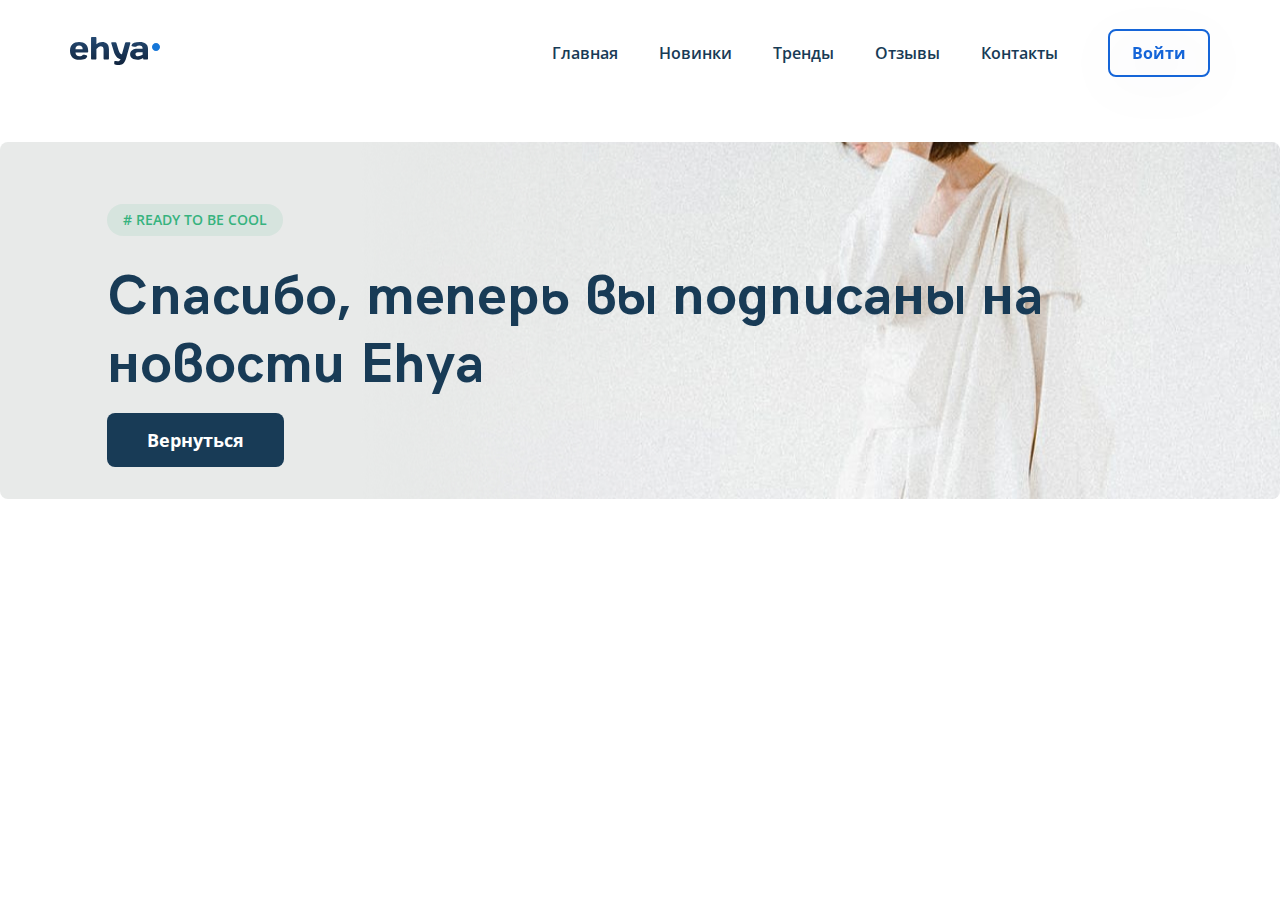
==== subscribe-thankyou.html @ 7da63833 "create:  validation and send script" ====
<!DOCTYPE html>
<html lang="ru">

<head>
  <meta charset="UTF-8">
  <meta name="viewport" content="width=device-width, initial-scale=1.0">
  <title>Ehye - интернет магазин модной одежды</title>
  <link rel="shortcut icon" href="img/favicon.ico" type="image/x-icon">
  <link rel="preconnect" href="https://fonts.gstatic.com">
  <link href="https://fonts.googleapis.com/css2?family=Open+Sans:wght@400;600;700&display=swap" rel="stylesheet">
  <link rel="stylesheet" href="css/swiper-bundle.min.css">
  <link rel="stylesheet" href="css/style.css">
</head>

<body>
  <header class="header">
    <div class="container">
      <div class="navbar navbar__mobile_fixed">
        <a href="index.html" class="logo">
          <img src="img/logo.svg" alt="Logo: Ehye" class="logo__img">
        </a>
        <div class="navbar-wrapper" id="menu">
          <ul class="navbar-menu">
            <li class="navbar-menu__item">
              <a href="index.html" class="navbar-menu__link">Главная</a>
            </li>
            <li class="navbar-menu__item">
              <a href="index.html" class="navbar-menu__link">Новинки</a>
            </li>
            <li class="navbar-menu__item">
              <a href="index.html" class="navbar-menu__link">Тренды</a>
            </li>
            <li class="navbar-menu__item">
              <a href="index.html" class="navbar-menu__link">Отзывы</a>
            </li>
            <li class="navbar-menu__item">
              <a href="index.html" class="navbar-menu__link">Контакты</a>
            </li>
          </ul>
          <button class="navbar__button">Войти</button>
        </div>
        <button class="menu-button navbar__menu-button">
          <span class="menu-button__line"></span>
          <span class="menu-button__line"></span>
          <span class="menu-button__line"></span>
        </button>
      </div>
    </div>
  </header>

  <section class="hero">
    <div class="container">
      <div class="hero-wrapper">
        <span class="label hero__label"># READY TO BE COOL</span>
        <h1 class="hero__title" lang="en">Спасибо, теперь вы подписаны на новости Ehya</h1>
        <a href="index.html" class="hero__backlink">Вернуться</a>
      </div>
    </div>
  </section>


  
  <script src="js/jquery-3.5.1.min.js"></script>
  <script src="js/jquery.validate.min.js"></script>
  <script src="js/swiper-bundle.min.js"></script>
  <script src="js/main.js"></script>
</body>

</html>
---- css/style.css ----
@charset "UTF-8";
@font-face {
  font-family: 'HKGrotesk-Medium';
  src: url("../fonts/HKGrotesk-Medium.woff2") format("woff2"), url("../fonts/HKGrotesk-Medium.woff") format("woff");
  font-weight: 500;
  font-style: normal;
  font-display: swap;
}

@font-face {
  font-family: 'HKGrotesk-Bold';
  src: url("../fonts/HKGrotesk-Bold.woff2") format("woff2"), url("../fonts/HKGrotesk-Bold.woff") format("woff");
  font-weight: 700;
  font-style: normal;
  font-display: swap;
}

* {
  box-sizing: border-box;
  outline: none;
}

body {
  font-family: 'Open Sans', sans-serif;
  background-color: #FFFFFF;
  color: #183B56;
}

img {
  object-fit: cover;
}

.container {
  max-width: 1280px;
  margin: auto;
}

.title {
  margin: 0;
  font-family: 'HKGrotesk-Bold';
  font-style: normal;
  font-weight: bold;
  font-size: 48px;
  line-height: 60px;
  letter-spacing: 0.2px;
}

.label {
  display: inline-block;
  padding: 6px 16px;
  background: rgba(54, 179, 126, 0.1);
  border-radius: 2000px;
  font-style: normal;
  font-weight: 600;
  font-size: 14px;
  line-height: 20px;
  color: #36B37E;
  text-transform: uppercase;
}

/*! normalize.css v8.0.1 | MIT License | github.com/necolas/normalize.css */
/* Document
   ========================================================================== */
/**
 * 1. Correct the line height in all browsers.
 * 2. Prevent adjustments of font size after orientation changes in iOS.
 */
html {
  line-height: 1.15;
  /* 1 */
  -webkit-text-size-adjust: 100%;
  /* 2 */
}

/* Sections
   ========================================================================== */
/**
 * Remove the margin in all browsers.
 */
body {
  margin: 0;
}

/**
 * Render the `main` element consistently in IE.
 */
main {
  display: block;
}

/**
 * Correct the font size and margin on `h1` elements within `section` and
 * `article` contexts in Chrome, Firefox, and Safari.
 */
h1 {
  font-size: 2em;
  margin: 0.67em 0;
}

/* Grouping content
   ========================================================================== */
/**
 * 1. Add the correct box sizing in Firefox.
 * 2. Show the overflow in Edge and IE.
 */
hr {
  box-sizing: content-box;
  /* 1 */
  height: 0;
  /* 1 */
  overflow: visible;
  /* 2 */
}

/**
 * 1. Correct the inheritance and scaling of font size in all browsers.
 * 2. Correct the odd `em` font sizing in all browsers.
 */
pre {
  font-family: monospace, monospace;
  /* 1 */
  font-size: 1em;
  /* 2 */
}

/* Text-level semantics
   ========================================================================== */
/**
 * Remove the gray background on active links in IE 10.
 */
a {
  background-color: transparent;
}

/**
 * 1. Remove the bottom border in Chrome 57-
 * 2. Add the correct text decoration in Chrome, Edge, IE, Opera, and Safari.
 */
abbr[title] {
  border-bottom: none;
  /* 1 */
  text-decoration: underline;
  /* 2 */
  text-decoration: underline dotted;
  /* 2 */
}

/**
 * Add the correct font weight in Chrome, Edge, and Safari.
 */
b,
strong {
  font-weight: bolder;
}

/**
 * 1. Correct the inheritance and scaling of font size in all browsers.
 * 2. Correct the odd `em` font sizing in all browsers.
 */
code,
kbd,
samp {
  font-family: monospace, monospace;
  /* 1 */
  font-size: 1em;
  /* 2 */
}

/**
 * Add the correct font size in all browsers.
 */
small {
  font-size: 80%;
}

/**
 * Prevent `sub` and `sup` elements from affecting the line height in
 * all browsers.
 */
sub,
sup {
  font-size: 75%;
  line-height: 0;
  position: relative;
  vertical-align: baseline;
}

sub {
  bottom: -0.25em;
}

sup {
  top: -0.5em;
}

/* Embedded content
   ========================================================================== */
/**
 * Remove the border on images inside links in IE 10.
 */
img {
  border-style: none;
}

/* Forms
   ========================================================================== */
/**
 * 1. Change the font styles in all browsers.
 * 2. Remove the margin in Firefox and Safari.
 */
button,
input,
optgroup,
select,
textarea {
  font-family: inherit;
  /* 1 */
  font-size: 100%;
  /* 1 */
  line-height: 1.15;
  /* 1 */
  margin: 0;
  /* 2 */
}

/**
 * Show the overflow in IE.
 * 1. Show the overflow in Edge.
 */
button,
input {
  /* 1 */
  overflow: visible;
}

/**
 * Remove the inheritance of text transform in Edge, Firefox, and IE.
 * 1. Remove the inheritance of text transform in Firefox.
 */
button,
select {
  /* 1 */
  text-transform: none;
}

/**
 * Correct the inability to style clickable types in iOS and Safari.
 */
button,
[type="button"],
[type="reset"],
[type="submit"] {
  -webkit-appearance: button;
}

/**
 * Remove the inner border and padding in Firefox.
 */
button::-moz-focus-inner,
[type="button"]::-moz-focus-inner,
[type="reset"]::-moz-focus-inner,
[type="submit"]::-moz-focus-inner {
  border-style: none;
  padding: 0;
}

/**
 * Restore the focus styles unset by the previous rule.
 */
button:-moz-focusring,
[type="button"]:-moz-focusring,
[type="reset"]:-moz-focusring,
[type="submit"]:-moz-focusring {
  outline: 1px dotted ButtonText;
}

/**
 * Correct the padding in Firefox.
 */
fieldset {
  padding: 0.35em 0.75em 0.625em;
}

/**
 * 1. Correct the text wrapping in Edge and IE.
 * 2. Correct the color inheritance from `fieldset` elements in IE.
 * 3. Remove the padding so developers are not caught out when they zero out
 *    `fieldset` elements in all browsers.
 */
legend {
  box-sizing: border-box;
  /* 1 */
  color: inherit;
  /* 2 */
  display: table;
  /* 1 */
  max-width: 100%;
  /* 1 */
  padding: 0;
  /* 3 */
  white-space: normal;
  /* 1 */
}

/**
 * Add the correct vertical alignment in Chrome, Firefox, and Opera.
 */
progress {
  vertical-align: baseline;
}

/**
 * Remove the default vertical scrollbar in IE 10+.
 */
textarea {
  overflow: auto;
}

/**
 * 1. Add the correct box sizing in IE 10.
 * 2. Remove the padding in IE 10.
 */
[type="checkbox"],
[type="radio"] {
  box-sizing: border-box;
  /* 1 */
  padding: 0;
  /* 2 */
}

/**
 * Correct the cursor style of increment and decrement buttons in Chrome.
 */
[type="number"]::-webkit-inner-spin-button,
[type="number"]::-webkit-outer-spin-button {
  height: auto;
}

/**
 * 1. Correct the odd appearance in Chrome and Safari.
 * 2. Correct the outline style in Safari.
 */
[type="search"] {
  -webkit-appearance: textfield;
  /* 1 */
  outline-offset: -2px;
  /* 2 */
}

/**
 * Remove the inner padding in Chrome and Safari on macOS.
 */
[type="search"]::-webkit-search-decoration {
  -webkit-appearance: none;
}

/**
 * 1. Correct the inability to style clickable types in iOS and Safari.
 * 2. Change font properties to `inherit` in Safari.
 */
::-webkit-file-upload-button {
  -webkit-appearance: button;
  /* 1 */
  font: inherit;
  /* 2 */
}

/* Interactive
   ========================================================================== */
/*
 * Add the correct display in Edge, IE 10+, and Firefox.
 */
details {
  display: block;
}

/*
 * Add the correct display in all browsers.
 */
summary {
  display: list-item;
}

/* Misc
   ========================================================================== */
/**
 * Add the correct display in IE 10+.
 */
template {
  display: none;
}

/**
 * Add the correct display in IE 10.
 */
[hidden] {
  display: none;
}

.navbar {
  display: flex;
  justify-content: space-between;
  align-items: center;
  padding: 26px 70px;
}

.navbar-wrapper {
  display: flex;
  align-items: center;
}

.navbar-menu {
  display: flex;
  justify-content: space-between;
  align-items: center;
  width: 506px;
  padding: 0;
  list-style-type: none;
}

.navbar-menu__link {
  text-decoration: none;
  font-style: normal;
  font-weight: 600;
  font-size: 16px;
  line-height: 22px;
  color: #183B56;
}

.navbar-menu__link:hover {
  color: #1565D8;
}

.navbar__button {
  padding: 11px 22px;
  margin-left: 50px;
  border: 2px solid #1565D8;
  filter: drop-shadow(0px 10px 25px rgba(21, 37, 72, 0.1));
  border-radius: 8px;
  background: transparent;
  font-style: normal;
  font-weight: bold;
  font-size: 16px;
  line-height: 22px;
  color: #1565D8;
  cursor: pointer;
}

.menu {
  /* анимация верхней полоски */
}

.menu-button {
  display: none;
}

.first {
  transform: translate(4px, 0) rotate(45deg);
  transform-origin: left top;
}

/* анимация средней полоски */
.middle {
  display: none;
}

/* анимация нижней полоски */
.last {
  transform: translate(-2px, -17px) rotate(-45deg);
  transform-origin: right bottom;
}

.hero {
  padding-top: 36px;
  padding-bottom: 57px;
}

.hero-wrapper {
  padding: 62px 0 46px 107px;
  background: url(../img/hero-bg.jpg) no-repeat;
  background-position: center center;
  background-size: cover;
  border-radius: 8px;
  overflow: hidden;
}

.hero__label {
  margin-bottom: 28px;
}

.hero__title {
  margin: 0;
  margin-bottom: 28px;
  font-family: 'HKGrotesk-Bold';
  font-style: normal;
  font-weight: bold;
  font-size: 56px;
  line-height: 68px;
  letter-spacing: 0.2px;
}

.hero__description {
  margin: 0;
  margin-bottom: 52.5px;
  max-width: 652px;
  font-style: normal;
  font-weight: normal;
  font-size: 20px;
  line-height: 36px;
}

.hero__button {
  padding: 15px 40px;
  margin-bottom: 48.5px;
  border: none;
  border-radius: 8px;
  background-color: #183B56;
  font-style: normal;
  font-weight: bold;
  font-size: 18px;
  line-height: 25px;
  color: #fff;
}

.hero__items {
  display: flex;
  align-items: center;
  flex-wrap: wrap;
}

.hero__item {
  display: flex;
  align-items: center;
  margin-right: 31px;
}

.hero__icon {
  margin-right: 8px;
  width: 36px;
  height: 36px;
}

.hero__text {
  font-family: 'HKGrotesk-Medium';
  font-style: normal;
  font-weight: 500;
  font-size: 16px;
  line-height: 20px;
  align-self: center;
}

.hero__backlink {
  padding: 15px 40px;
  margin-bottom: 48.5px;
  border: none;
  border-radius: 8px;
  background-color: #183B56;
  font-style: normal;
  font-weight: bold;
  font-size: 18px;
  line-height: 25px;
  color: #fff;
  text-decoration: none;
}

.collection {
  padding-top: 60px;
  padding-bottom: 75px;
}

.collection-wrapper {
  display: flex;
  justify-content: space-between;
  padding: 0 70px;
  margin: 0;
}

.collection__gallery {
  display: flex;
  max-width: 670px;
  max-height: 490px;
  margin: 0;
}

.collection__image {
  max-width: 320px;
  max-height: 230px;
  border-radius: 8px;
  overflow: hidden;
}

.collection__image--big {
  max-width: 320px;
  max-height: 490px;
  margin-right: 30px;
}

.collection__images {
  display: flex;
  flex-direction: column;
  justify-content: space-between;
}

.collection__text {
  margin-left: 57px;
}

.collection__title {
  margin-top: 10px;
  margin-bottom: 24px;
}

.collection__description {
  max-width: 392px;
  margin: 0;
  margin-bottom: 40px;
  font-style: normal;
  font-weight: normal;
  font-size: 20px;
  line-height: 36px;
  color: #5A7184;
}

.collection__link {
  font-style: normal;
  font-weight: bold;
  font-size: 18px;
  line-height: 25px;
  text-decoration: none;
  color: #1565D8;
  cursor: pointer;
}

.collection__icon {
  margin-left: 16px;
}

.trends {
  padding-top: 70px;
  padding-bottom: 75px;
}

.trends-wrapper {
  display: flex;
  justify-content: space-between;
  padding: 0 70px 48px 75px;
  margin: 0;
}

.trends-tabs {
  display: flex;
  justify-content: space-between;
  width: 285px;
  list-style-type: none;
  padding: 0;
}

.trends-tabs__item {
  font-style: normal;
  font-weight: normal;
  font-size: 18px;
  line-height: 25px;
  color: #5A7184;
  cursor: pointer;
}

.trends-tabs__item:first-child {
  margin-left: 0px;
}

.trends-tabs__item:hover {
  color: #183B56;
}

.trends-tabs__item--active {
  font-style: normal;
  font-weight: bold;
  font-size: 18px;
  line-height: 25px;
  color: #183B56;
}

.trends__content {
  display: none;
  padding: 0 70px 0 75px;
}

.trends__content--active {
  display: grid;
  grid-template-columns: 1fr 1fr 1fr 1fr;
  grid-template-rows: 1fr 1fr;
  grid-column-gap: 30px;
  grid-row-gap: 50px;
  grid-template-areas: "Minimalist Luxury Full Pinky" "Holiday Swaggie Red Last";
}

.trends__card {
  display: flex;
  flex-direction: column;
  margin: 0 auto;
  width: 260px;
  max-height: 441px;
}

.trends__card:nth-child(1) {
  grid-area: Minimalist;
}

.trends__card:nth-child(2) {
  grid-area: Luxury;
}

.trends__card:nth-child(3) {
  grid-area: Full;
}

.trends__card:nth-child(4) {
  grid-area: Pinky;
}

.trends__card:nth-child(5) {
  grid-area: Holiday;
}

.trends__card:nth-child(6) {
  grid-area: Swaggie;
}

.trends__card:nth-child(7) {
  grid-area: Red;
}

.trends__card:last-child {
  grid-area: Last;
  display: flex;
  flex-direction: column;
  width: 260px;
  max-height: 350px;
  border-radius: 8px;
  overflow: hidden;
  background-color: #1565D8;
  text-align: center;
}

.trends__image {
  width: 260px;
  height: 350px;
  margin-bottom: 20px;
  border-radius: 8px;
  overflow: hidden;
}

.trends__description {
  padding-left: 10px;
  margin-bottom: 3px;
  font-family: 'HKGrotesk-Bold';
  font-style: normal;
  font-weight: bold;
  font-size: 24px;
  line-height: 32px;
  letter-spacing: 0.2px;
}

.trends__description--last {
  padding-left: 0px;
  margin-bottom: 0px;
  text-align: center;
  color: #fff;
}

.trends__buy {
  display: flex;
  justify-content: space-between;
  align-items: center;
  padding: 0 10px;
}

.trends__price {
  font-style: normal;
  font-weight: normal;
  font-size: 20px;
  line-height: 36px;
  color: #5A7184;
}

.trends__icon {
  width: 23px;
  height: 32px;
  object-fit: contain;
}

.trends__plus {
  margin-top: 120px;
  margin-bottom: 21px;
  width: 28px;
  height: 37px;
  object-fit: contain;
}

.trends__link {
  text-align: center;
}

.reviews {
  padding-top: 70px;
  padding-bottom: 80px;
}

.reviews-slider {
  max-width: 800px;
  margin: 0 auto;
}

.reviews-slider__quote {
  display: block;
  margin: 0 auto;
  margin-bottom: 24px;
}

.reviews-slider__icon {
  display: block;
  margin: 0 auto;
  width: 80px;
  height: 92px;
  object-fit: contain;
}

.reviews-slider__text {
  margin: 0;
  margin-bottom: 28px;
  font-family: 'HKGrotesk-Medium';
  font-style: normal;
  font-weight: normal;
  font-size: 20px;
  line-height: 42px;
  text-align: center;
  letter-spacing: 0.133333px;
}

.reviews-slider__name {
  margin: 0;
  font-family: 'HKGrotesk-Bold';
  font-style: normal;
  font-weight: bold;
  font-size: 20px;
  line-height: 24px;
  text-align: center;
  letter-spacing: 0.2px;
}

.swiper-pagination {
  bottom: -40px !important;
  width: 47px;
  height: 5px;
  margin: 0 auto;
  text-align: center;
}

.swiper-pagination-bullet {
  width: 5px;
  height: 5px;
  margin: 0 8px !important;
  background-color: #5A7184;
}

.stories {
  padding-top: 53px;
  padding-bottom: 117px;
}

.stories__line {
  border-top: 1px solid #E5EAF4;
  max-width: 90%;
  margin: 0 auto;
}

.stories-wrapper {
  display: flex;
  justify-content: space-between;
  padding: 0 65px;
  padding-top: 120px;
}

.stories__label {
  margin-bottom: 28px;
}

.stories__title {
  max-width: 337px;
  margin-bottom: 24px;
}

.stories__description {
  max-width: 392px;
  margin-bottom: 48px;
  font-style: normal;
  font-weight: normal;
  font-size: 20px;
  line-height: 36px;
  color: #5A7184;
}

.stories-slider {
  max-width: 662px;
  margin: 0;
}

.stories-slider__items {
  display: flex;
  align-items: center;
  padding-top: 10px;
}

.stories-slider__item:first-child {
  margin-right: 28px;
}

.stories-slider__image {
  width: 312px;
  height: 317px;
  border-top-left-radius: 8px;
  border-top-right-radius: 8px;
  overflow: hidden;
}

.stories-slider__exposition {
  transform: translate(10px, -23px);
  z-index: 99;
  width: 312px;
  max-height: 178px;
  padding: 20px;
  background: #FAFDFF;
}

.stories-slider__text {
  max-width: 260px;
  margin: 0;
  margin-bottom: 18px;
  font-family: 'HKGrotesk-Medium';
  font-style: normal;
  font-weight: 500;
  font-size: 22px;
  line-height: 32px;
  letter-spacing: 0.2px;
}

.stories-slider__link {
  font-style: normal;
  font-weight: 600;
  font-size: 16px;
  line-height: 22px;
  text-decoration: none;
  color: #1565D8;
}

.stories-slider__buttons {
  display: flex;
  justify-content: space-between;
  width: 130px;
}

.stories-slider__button {
  width: 54px;
  height: 56px;
  padding: 0;
  margin: 0;
  border: none;
  background: transparent;
  cursor: pointer;
}

.stories-slider__button--prev {
  background: url(../img/arrow-prev-active.svg) no-repeat;
  background-position: center center;
  background-size: contain;
}

.stories-slider__button--prev.stories-slider__button--disabled {
  background: url(../img/arrow-prev.svg) no-repeat !important;
  background-position: center center !important;
  background-size: contain !important;
}

.stories-slider__button--next {
  background: url(../img/arrow-next-active.svg) no-repeat;
  background-position: center center;
  background-size: contain;
}

.stories-slider__button--next.stories-slider__button--disabled {
  background: url(../img/arrow-next.svg) no-repeat !important;
  background-position: center center !important;
  background-size: contain !important;
}

.subscribe {
  padding-top: 100px;
  padding-bottom: 100px;
  background: url(../img/subscribe-bg.jpg) no-repeat;
  background-position: center center;
  background-size: cover;
  background-color: #1565D8;
}

.subscribe-wrapper {
  display: flex;
  justify-content: space-between;
  align-items: center;
  padding: 0 70px;
}

.subscribe__title {
  margin: 0;
  margin-bottom: 14px;
  color: #fff;
}

.subscribe__description {
  max-width: 436px;
  margin: 0;
  font-style: normal;
  font-weight: normal;
  font-size: 18px;
  line-height: 32px;
  color: #fff;
}

.subscribe__form {
  position: relative;
  margin-right: 64px;
}

.subscribe__icon {
  position: absolute;
  top: 50%;
  left: 20px;
  transform: translateY(-50%);
  width: 16px;
  height: 18px;
  object-fit: contain;
}

.subscribe__input {
  width: 447px;
  height: 56px;
  border: 1px solid #C3CAD9;
  border-radius: 8px;
  padding-left: 48px;
}

.subscribe__button {
  position: absolute;
  top: 50%;
  right: 5px;
  transform: translateY(-50%);
  padding: 11px 27px;
  background-color: #183B56;
  border: none;
  border-radius: 4px;
  font-style: normal;
  font-weight: bold;
  font-size: 18px;
  line-height: 25px;
  color: #FFFFFF;
}

label {
  position: absolute;
  bottom: -40px;
  left: 0;
  color: red;
}

@media (max-width: 1200px) {
  .container {
    max-width: 1170px;
  }
  .collection-wrapper {
    flex-direction: column;
    align-items: center;
    padding: 0 48px;
  }
  .collection__description {
    max-width: 672px;
  }
  .collection__text {
    margin-left: 0;
  }
  .collection__title {
    margin-top: 40px;
  }
  .trends__content--active {
    grid-template-columns: 1fr 1fr 1fr;
    grid-template-rows: 1fr 1fr 1fr;
    grid-template-areas: "Minimalist Luxury Full" "Pinky Holiday Swaggie" "Red Last .";
  }
  .stories-wrapper {
    flex-direction: column;
    align-items: center;
  }
  .stories-left {
    text-align: center;
  }
  .stories__title {
    max-width: 100%;
  }
  .stories__description {
    max-width: 568px;
  }
  .stories-slider__buttons {
    margin: 0 auto;
    margin-bottom: 36px;
  }
  .subscribe__form {
    margin-right: 0px;
    margin-left: 20px;
  }
}

@media (max-width: 992px) {
  .container {
    max-width: 960px;
  }
  .navbar-menu {
    width: 406px;
  }
  .navbar__button {
    margin-left: 20px;
  }
  .reviews-slider {
    max-width: 700px;
  }
  .trends__content--active {
    grid-template-columns: 1fr 1fr;
    grid-template-rows: 1fr 1fr 1fr 1fr;
    grid-template-areas: "Minimalist Luxury" "Full Pinky" "Holiday Swaggie" "Red Last";
  }
  .subscribe-wrapper {
    flex-direction: column;
  }
  .subscribe-left {
    text-align: center;
    margin-bottom: 56px;
  }
  .subscribe__form {
    margin-left: 0px;
  }
}

@media (max-width: 768px) {
  .container {
    max-width: 728px;
  }
  body {
    padding-top: 67px;
  }
  .navbar {
    padding: 26px 60px 18px 60px;
  }
  .navbar__mobile_fixed {
    position: fixed;
    top: 0;
    left: 0;
    right: 0;
    z-index: 99;
    background-color: #fff;
  }
  .navbar-wrapper {
    display: none;
    position: fixed;
    right: 0;
    top: 10px;
    margin: 0 8px;
    width: 304px;
    height: 322px;
    z-index: 99;
    background-color: #fff;
  }
  .navbar-wrapper_mobile {
    display: flex;
    flex-direction: column;
    align-items: center;
    padding: 36px 24px 16px 24px;
  }
  .navbar-menu {
    display: flex;
    flex-direction: column;
    align-items: start;
    width: 100%;
    margin: 0;
  }
  .navbar-menu__item {
    margin-bottom: 20px;
  }
  .navbar__button {
    align-self: start;
    margin-left: 0;
    width: 256px;
  }
  .menu-button {
    display: flex;
    align-items: center;
    justify-content: space-between;
    flex-direction: column;
    width: 22px;
    height: 18px;
    padding: 0;
    border: none;
    background-color: transparent;
    cursor: pointer;
    z-index: 99;
  }
  .menu-button__line {
    width: 22px;
    height: 2px;
    background-color: #183B56;
  }
  .hero {
    padding-top: 34px;
    padding-bottom: 40px;
  }
  .hero-wrapper {
    background: url(../img/hero-bg--tablet.jpg) no-repeat;
    padding: 38px 0 36px 28px;
    background-position: 60% center;
    background-size: cover;
    border-radius: 0;
  }
  .hero__label {
    margin-bottom: 24px;
  }
  .hero__title {
    margin-bottom: 20px;
    font-size: 48px;
    line-height: 60px;
  }
  .hero__description {
    max-width: 400px;
    margin-bottom: 37px;
    font-size: 18px;
    line-height: 32px;
  }
  .hero__button {
    margin-bottom: 41px;
  }
  .hero__item {
    margin-right: 21px;
  }
  .collection {
    padding-top: 40px;
    padding-bottom: 40px;
  }
  .collection-wrapper {
    padding: 0 28px;
  }
  .collection__description {
    margin-bottom: 24px;
  }
  .trends {
    padding-top: 40px;
    padding-bottom: 40px;
  }
  .trends-wrapper {
    flex-direction: column;
    padding: 0;
    margin-bottom: 55.5px;
  }
  .trends__title {
    margin-bottom: 27.5px;
    font-size: 48px;
    line-height: 60px;
    text-align: center;
  }
  .trends-tabs {
    margin: 0 auto;
  }
  .trends__content {
    padding: 0;
  }
  .trends__content--active {
    grid-column-gap: 48px;
    grid-row-gap: 48px;
  }
  .trends__card {
    width: 280px;
    margin: 0;
  }
  .trends__card:last-child {
    width: 280px;
  }
  .trends__card:nth-child(odd) {
    justify-self: end;
  }
  .trends__card:nth-child(even) {
    justify-self: start;
  }
  .trends__image {
    width: 280px;
  }
  .reviews {
    padding-top: 41px;
    padding-bottom: 40px;
  }
  .reviews-slider {
    max-width: 630px;
  }
  .swiper-pagination {
    bottom: -25px !important;
  }
  .stories {
    padding-bottom: 0;
  }
  .stories__line {
    width: 100%;
  }
  .stories-wrapper {
    padding: 0;
    padding-top: 78px;
    padding-bottom: 80px;
  }
  .stories__label {
    margin-bottom: 24px;
  }
  .stories__title {
    margin-bottom: 16px;
  }
  .stories__description {
    margin-bottom: 32px;
  }
  .stories-slider {
    max-width: 682px;
  }
  .stories-slider__image {
    width: 322px;
  }
  .stories-slider__exposition {
    width: 322px;
  }
  .stories-slider__items {
    padding-top: 0;
    justify-content: center;
  }
  .stories-slider__item {
    width: 332px;
    height: 475px;
  }
  .subscribe {
    padding-top: 73px;
    padding-bottom: 800px;
    background: url(../img/subscribe-bg-tablet.jpg) no-repeat;
  }
  .subscribe__description {
    max-width: 436px;
    text-align: center;
  }
}

@media (max-width: 700px) {
  .collection__gallery {
    flex-direction: column;
  }
  .collection__image {
    max-height: 150px;
    width: 50%;
  }
  .collection__image:last-child {
    margin-left: 20px;
  }
  .collection__image--big {
    width: 100%;
    max-width: 100%;
    max-height: 300px;
    margin-right: 0;
    margin-bottom: 20px;
  }
  .collection__images {
    flex-direction: row;
  }
  .trends__card {
    width: 200px;
    margin: 0;
  }
  .trends__card:last-child {
    width: 200px;
    height: 270px;
  }
  .trends__image {
    width: 200px;
    height: 270px;
  }
  .trends__plus {
    width: 25px;
    height: 32px;
    margin-top: 70px;
    margin-bottom: 15px;
  }
  .stories-wrapper {
    max-width: 500px;
    margin: 0 auto;
  }
  .stories-slider {
    max-width: 500px;
  }
  .stories-slider__items {
    flex-direction: column;
    margin: 0;
  }
  .stories-slider__item:first-child {
    margin-right: 0;
    margin-bottom: 24px;
  }
}

@media (max-width: 576px) {
  .logo {
    width: 89px;
  }
  .header {
    padding-bottom: 21px;
  }
  .navbar {
    padding: 18px 24px 18px 24px;
  }
  .hero {
    padding-top: 0px;
    padding-bottom: 0px;
  }
  .hero-wrapper {
    padding-top: 40px;
    border-radius: 0;
  }
  .hero__title {
    font-size: 32px;
    line-height: 40px;
  }
  .hero__description {
    margin-bottom: 24px;
    font-size: 16px;
    line-height: 28px;
  }
  .hero__items {
    justify-content: center;
  }
  .hero__item {
    margin-bottom: 16px;
  }
  .collection {
    padding-top: 64px;
    padding-bottom: 55px;
  }
  .collection__title {
    margin-top: 36px;
    margin-bottom: 20px;
    font-size: 28px;
    line-height: 36px;
    text-align: center;
  }
  .collection__description {
    font-size: 16px;
    line-height: 28px;
  }
  .trends {
    padding-top: 24px;
    padding-bottom: 24px;
  }
  .trends-wrapper {
    margin-bottom: 36px;
  }
  .trends__title {
    font-size: 28px;
    line-height: 36px;
    margin-bottom: 24px;
  }
  .trends-tabs__item {
    font-size: 16px;
    line-height: 22px;
  }
  .trends__content--active {
    grid-column-gap: 24px;
    grid-row-gap: 24px;
  }
  .trends__card {
    width: 180px;
  }
  .trends__card:last-child {
    width: 180px;
    max-height: 250px;
  }
  .trends__image {
    max-width: 180px;
    max-height: 250px;
  }
  .trends__description {
    margin-bottom: 0;
    padding-left: 0px;
    font-size: 16px;
    line-height: 20px;
  }
  .trends__description--last {
    font-size: 17px;
  }
  .trends__price {
    margin-right: 9px;
    font-size: 14px;
    line-height: 24px;
  }
  .trends__icon {
    width: 14px;
    height: 24px;
  }
  .trends__plus {
    margin-top: 40px;
  }
  .reviews {
    padding-top: 24px;
    padding-bottom: 32px;
  }
  .reviews-slider {
    max-width: 500px;
  }
  .reviews-slider__quote {
    margin-bottom: 13px;
  }
  .reviews-slider__icon {
    width: 70px;
    height: 81px;
  }
  .reviews-slider__text {
    margin-bottom: 24px;
    font-size: 18px;
    line-height: 36px;
  }
  .stories-wrapper {
    padding-top: 48px;
    padding-bottom: 64px;
    margin: 0 auto;
  }
  .stories__label {
    padding: 2px 12px;
  }
  .stories__title {
    font-size: 28px;
    line-height: 36px;
  }
  .stories__description {
    max-width: 280px;
    text-align: center;
    font-size: 16px;
    line-height: 28px;
    padding-right: 0px;
    margin: 0 auto;
    margin-bottom: 36px;
  }
  .stories-slider {
    max-width: 280px;
  }
  .stories-slider__items {
    width: 280px;
    margin: 0 auto;
  }
  .stories-slider__item {
    width: 280px;
    height: 407px;
  }
  .stories-slider__image {
    width: 270px;
    height: 277px;
  }
  .stories-slider__exposition {
    padding: 20px 10px 20px 20px;
    width: 270px;
    max-height: 150px;
  }
  .stories-slider__text {
    font-size: 20px;
    line-height: 24px;
    margin-bottom: 16px;
  }
  .stories-slider__buttons {
    width: 112px;
    margin-bottom: 26px;
  }
  .stories-slider__button {
    width: 48px;
    height: 48px;
  }
  .subscribe {
    padding-top: 64px;
    padding-bottom: 64px;
  }
  .subscribe-wrapper {
    padding: 0;
  }
  .subscribe-left {
    margin-bottom: 36px;
  }
  .subscribe__title {
    margin-bottom: 24px;
    font-size: 28px;
    line-height: 36px;
  }
  .subscribe__description {
    max-width: 280px;
    font-size: 16px;
    line-height: 28px;
  }
  .subscribe__form {
    display: flex;
    flex-direction: column;
  }
  .subscribe__icon {
    top: 25%;
  }
  .subscribe__input {
    width: 280px;
    height: 48px;
    margin-bottom: 10px;
  }
  .subscribe__button {
    position: static;
    top: 0;
    right: 0;
    transform: none;
  }
  .mobile-hidden {
    display: none;
  }
}

@media (max-width: 400px) {
  body {
    padding-top: 67px;
  }
  .container {
    max-width: 290px;
  }
  .hero {
    background: url(../img/hero-bg--mobile.jpg) no-repeat;
    background-position: center center;
    background-size: cover;
  }
  .hero-wrapper {
    padding: 381px 8px 18px 8px;
    background: none;
    text-align: center;
  }
  .hero__label {
    margin-bottom: 20px;
    padding: 2px 26px;
  }
  .hero__title {
    margin-bottom: 20px;
  }
  .hero__description {
    margin-bottom: 24px;
    font-size: 16px;
    line-height: 28px;
  }
  .hero__button {
    padding: 13px 49px;
    margin-bottom: 22px;
    font-size: 16px;
    line-height: 22px;
    width: 257px;
  }
  .hero__items {
    width: 280px;
  }
  .hero__item {
    margin-right: 14px;
    margin-bottom: 18px;
  }
  .hero__icon {
    width: 24px;
    height: 24px;
  }
  .collection-wrapper {
    padding: 0;
  }
  .collection__image {
    width: 138px;
    max-height: 97px;
    border-radius: 3.36px;
  }
  .collection__image:last-child {
    margin-left: 14px;
  }
  .collection__image--big {
    width: 290px;
    max-height: 300px;
    margin-bottom: 14px;
  }
  .collection__text {
    text-align: center;
  }
  .collection__description {
    max-width: 280px;
    text-align: center;
    margin-bottom: 10px;
  }
  .collection__link {
    font-size: 14px;
    line-height: 20px;
  }
  .trends-tabs {
    width: 218px;
  }
  .trends__content--active {
    grid-column-gap: 10px;
    grid-row-gap: 20px;
  }
  .trends__card {
    width: 140px;
    height: 234px;
  }
  .trends__card:last-child {
    width: 140px;
    height: 170px;
  }
  .trends__image {
    margin-bottom: 13px;
    max-width: 140px;
    height: 170px;
    object-fit: cover;
  }
  .trends__buy {
    padding: 0;
    justify-content: start;
  }
  .reviews-slider {
    max-width: 280px;
  }
  .reviews-slider__name {
    max-width: 145px;
    margin: 0 auto;
  }
}
/*# sourceMappingURL=style.css.map */
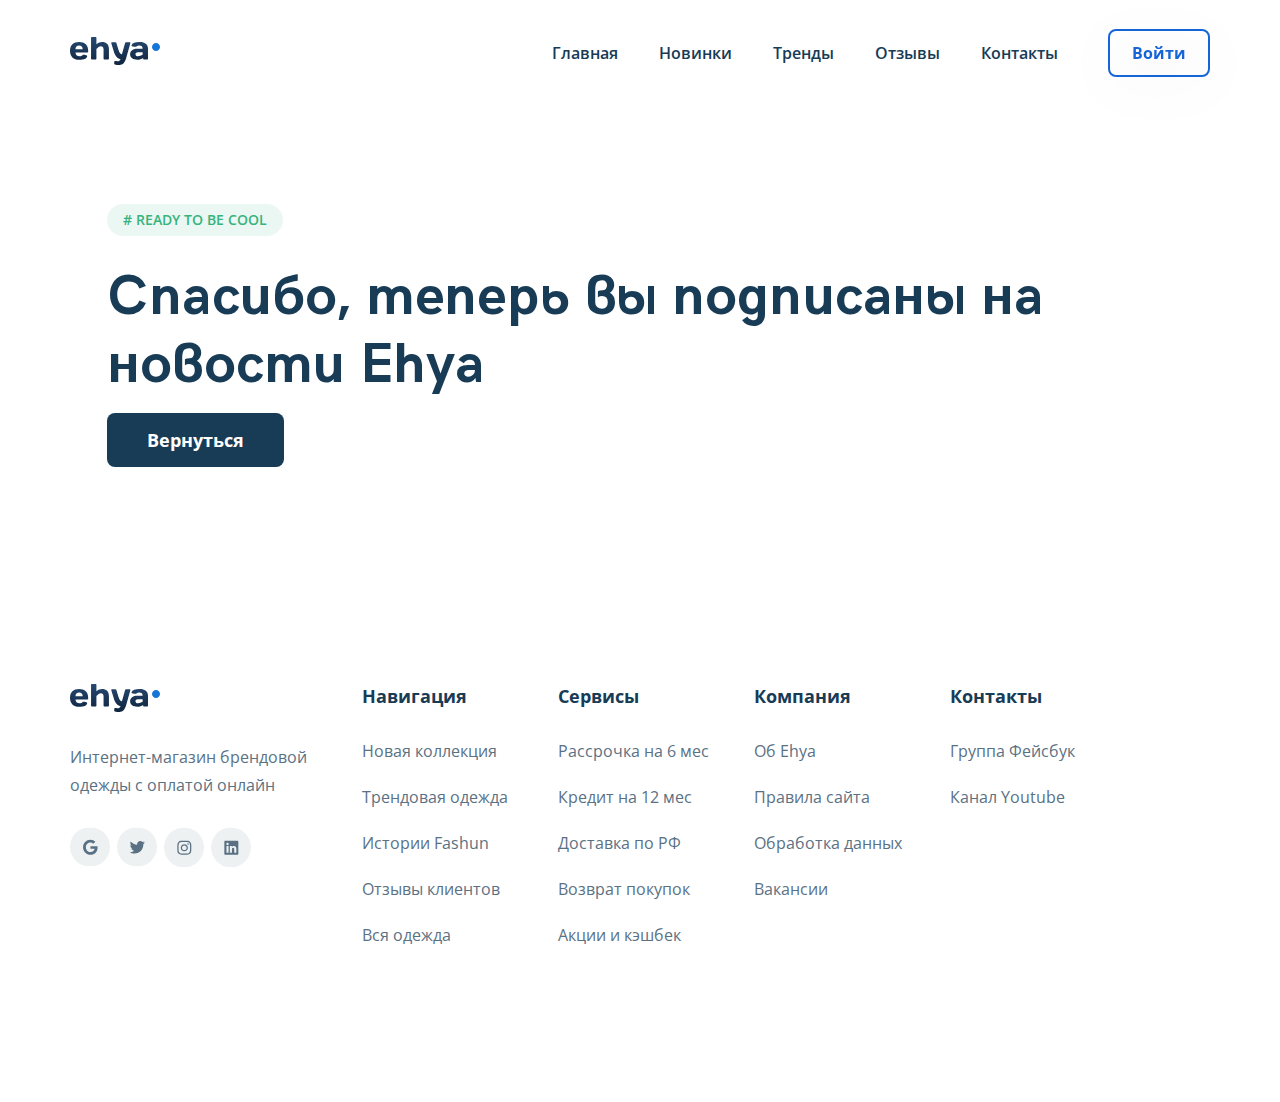
==== commit 3d313254: "fix: added revisions" ====
--- a/subscribe-thankyou.html
+++ b/subscribe-thankyou.html
@@ -48,9 +48,9 @@
     </div>
   </header>
 
-  <section class="hero">
+  <section class="hero hero--thankyou">
     <div class="container">
-      <div class="hero-wrapper">
+      <div class="hero-wrapper hero-wrapper--thankyou" >
         <span class="label hero__label"># READY TO BE COOL</span>
         <h1 class="hero__title" lang="en">Спасибо, теперь вы подписаны на новости Ehya</h1>
         <a href="index.html" class="hero__backlink">Вернуться</a>
@@ -58,7 +58,111 @@
     </div>
   </section>
 
-
+  <footer class="footer">
+    <div class="container">
+      <div class="footer-wrapper">
+        <div class="footer-left">
+          <a href="index.html" class="logo footer__logo">
+            <img src="img/logo.svg" alt="Logo: Ehye" class="logo__img">
+          </a>
+          <p class="footer__description">
+            Интернет-магазин брендовой одежды с оплатой онлайн
+          </p>
+          <div class="footer-social">
+            <a href="https://mail.google.com" target="blank" class="footer-social__link">
+              <img src="img/google.svg" alt="Icon: Google" class="footer-social__icon">
+            </a>
+            <a href="https://twitter.com/?lang=ru" target="blank" class="footer-social__link">
+              <img src="img/twitter.svg" alt="Icon: Twitter" class="footer-social__icon">
+            </a>
+            <a href="https://www.instagram.com/" target="blank" class="footer-social__link">
+              <img src="img/instagram.svg" alt="Icon: Instagram" class="footer-social__icon">
+            </a>
+            <a href="https://ru.linkedin.com/" target="blank" class="footer-social__link">
+              <img src="img/linkedin.svg" alt="Icon: Linkedin" class="footer-social__icon">
+            </a>
+          </div>
+          <!-- /.footer-social -->
+        </div>
+        <!-- /.footer-left -->
+        <div class="footer-grid">
+          <div class="footer__list footer__list--navigation">
+            <h3 class="footer__title">Навигация</h3>
+            <ul class="footer__ul">
+              <li class="footer__item">
+                <a href="#" class="footer__link">Новая коллекция</a>
+              </li>
+              <li class="footer__item">
+                <a href="#" class="footer__link">Трендовая одежда</a>
+              </li>
+              <li class="footer__item">
+                <a href="#" class="footer__link">Истории Fashun</a>
+              </li>
+              <li class="footer__item">
+                <a href="#" class="footer__link">Отзывы клиентов</a>
+              </li>
+              <li class="footer__item">
+                <a href="#" class="footer__link">Вся одежда</a>
+              </li>
+            </ul>
+          </div>
+          <!-- /.footer__list -->
+          <div class="footer__list footer__list--service">
+            <h3 class="footer__title">Сервисы</h3>
+            <ul class="footer__ul">
+              <li class="footer__item">
+                <a href="#" class="footer__link">Рассрочка на 6 мес</a>
+              </li>
+              <li class="footer__item">
+                <a href="#" class="footer__link">Кредит на 12 мес</a>
+              </li>
+              <li class="footer__item">
+                <a href="#" class="footer__link">Доставка по РФ</a>
+              </li>
+              <li class="footer__item">
+                <a href="#" class="footer__link">Возврат покупок</a>
+              </li>
+              <li class="footer__item">
+                <a href="#" class="footer__link">Акции и кэшбек</a>
+              </li>
+            </ul>
+          </div>
+          <!-- /.footer__list -->
+          <div class="footer__list footer__list--company">
+            <h3 class="footer__title">Компания</h3>
+            <ul class="footer__ul">
+              <li class="footer__item">
+                <a href="#" class="footer__link">Об Ehya</a>
+              </li>
+              <li class="footer__item">
+                <a href="#" class="footer__link">Правила сайта</a>
+              </li>
+              <li class="footer__item">
+                <a href="#" class="footer__link">Обработка данных</a>
+              </li>
+              <li class="footer__item">
+                <a href="#" class="footer__link">Вакансии</a>
+              </li>
+            </ul>
+          </div>
+          <!-- /.footer__list -->
+          <div class="footer__list  footer__list--contacts">
+            <h3 class="footer__title">Контакты</h3>
+            <ul class="footer__ul">
+              <li class="footer__item">
+                <a href="https://ru-ru.facebook.com/" target="blank" class="footer__link">Группа Фейсбук</a>
+              </li>
+              <li class="footer__item">
+                <a href="https://www.youtube.com/" target="blank" class="footer__link">Канал Youtube</a>
+              </li>
+            </ul>
+          </div>
+          <!-- /.footer__list -->
+        </div>
+        <!-- /.footer-grid -->
+      </div>
+    </div>
+  </footer>
   
   <script src="js/jquery-3.5.1.min.js"></script>
   <script src="js/jquery.validate.min.js"></script>
--- a/css/style.css
+++ b/css/style.css
@@ -484,6 +484,10 @@
   overflow: hidden;
 }
 
+.hero-wrapper--thankyou {
+  background: none;
+}
+
 .hero__label {
   margin-bottom: 28px;
 }
@@ -953,12 +957,6 @@
   color: #1565D8;
 }
 
-.stories-slider__buttons {
-  display: flex;
-  justify-content: space-between;
-  width: 130px;
-}
-
 .stories-slider__button {
   width: 54px;
   height: 56px;
@@ -970,6 +968,7 @@
 }
 
 .stories-slider__button--prev {
+  margin-right: 19px;
   background: url(../img/arrow-prev-active.svg) no-repeat;
   background-position: center center;
   background-size: contain;
@@ -1066,9 +1065,111 @@
 
 label {
   position: absolute;
-  bottom: -40px;
+  top: -20px;
   left: 0;
   color: red;
+  font-size: 14px;
+}
+
+.footer {
+  padding-top: 128px;
+  padding-bottom: 132px;
+}
+
+.footer-wrapper {
+  display: flex;
+  padding: 0 70px;
+}
+
+.footer-left {
+  margin-right: 29px;
+}
+
+.footer-grid {
+  display: grid;
+  grid-template-columns: 1fr 1fr 1fr 1fr;
+  grid-template-rows: 1fr;
+  grid-column-gap: 45px;
+  grid-template-areas: "Navigation Service Company Contacts";
+}
+
+.footer__list--navigation {
+  grid-area: "Navigation";
+}
+
+.footer__list--service {
+  grid-area: "Service";
+}
+
+.footer__list--company {
+  grid-area: "Company";
+}
+
+.footer__list-contacts {
+  grid-area: "Contacts";
+}
+
+.footer__logo {
+  display: block;
+  margin-bottom: 28px;
+}
+
+.footer__description {
+  width: 263px;
+  margin: 0;
+  margin-bottom: 28px;
+  font-style: normal;
+  font-weight: normal;
+  font-size: 16px;
+  line-height: 28px;
+  color: #5A7184;
+}
+
+.footer-social {
+  display: flex;
+}
+
+.footer-social__link {
+  text-decoration: none;
+}
+
+.footer-social__icon {
+  display: block;
+  width: 40px;
+  height: 40px;
+  margin-right: 7px;
+}
+
+.footer__title {
+  margin: 0;
+  margin-bottom: 31px;
+  font-style: normal;
+  font-weight: bold;
+  font-size: 18px;
+  line-height: 25px;
+}
+
+.footer__ul {
+  list-style-type: none;
+  margin: 0;
+  padding: 0;
+}
+
+.footer__item {
+  margin-bottom: 24px;
+}
+
+.footer__link {
+  text-decoration: none;
+  font-style: normal;
+  font-weight: normal;
+  font-size: 16px;
+  line-height: 22px;
+  color: #5A7184;
+}
+
+.footer__link:hover {
+  color: #1565D8;
 }
 
 @media (max-width: 1200px) {
@@ -1107,13 +1208,23 @@
   .stories__description {
     max-width: 568px;
   }
-  .stories-slider__buttons {
+  .stories-slider__button {
     margin: 0 auto;
     margin-bottom: 36px;
+  }
+  .stories-slider__button--prev {
+    margin-right: 19px;
   }
   .subscribe__form {
     margin-right: 0px;
     margin-left: 20px;
+  }
+  .footer-grid {
+    grid-template-columns: 1fr 1fr 1fr;
+    grid-template-rows: 1fr 1fr;
+    grid-column-gap: 45px;
+    grid-row-gap: 24px;
+    grid-template-areas: "Navigation Service Company" "Contacts . .";
   }
 }
 
@@ -1144,6 +1255,11 @@
   }
   .subscribe__form {
     margin-left: 0px;
+  }
+  .footer-grid {
+    grid-template-columns: 1fr 1fr;
+    grid-template-rows: 1fr 1fr;
+    grid-template-areas: "Navigation Service" "Contacts Company";
   }
 }
 
@@ -1226,6 +1342,9 @@
     background-size: cover;
     border-radius: 0;
   }
+  .hero-wrapper--thankyou {
+    background: none;
+  }
   .hero__label {
     margin-bottom: 24px;
   }
@@ -1346,12 +1465,30 @@
   }
   .subscribe {
     padding-top: 73px;
-    padding-bottom: 800px;
+    padding-bottom: 80px;
     background: url(../img/subscribe-bg-tablet.jpg) no-repeat;
+    background-position: center center;
+    background-size: cover;
   }
   .subscribe__description {
     max-width: 436px;
     text-align: center;
+  }
+  .footer {
+    padding-top: 64px;
+    padding-bottom: 130px;
+  }
+  .footer-left {
+    margin-right: 20px;
+  }
+  .footer-wrapper {
+    padding: 0 40px;
+  }
+  .footer__logo {
+    margin-bottom: 25px;
+  }
+  .footer__description {
+    margin-bottom: 28px;
   }
 }
 
@@ -1408,6 +1545,15 @@
   .stories-slider__item:first-child {
     margin-right: 0;
     margin-bottom: 24px;
+  }
+  .footer-wrapper {
+    flex-direction: column;
+  }
+  .footer-left {
+    order: 2;
+  }
+  .footer__link:hover {
+    color: #5A7184;
   }
 }
 
@@ -1576,13 +1722,13 @@
     line-height: 24px;
     margin-bottom: 16px;
   }
-  .stories-slider__buttons {
-    width: 112px;
+  .stories-slider__button {
     margin-bottom: 26px;
-  }
-  .stories-slider__button {
     width: 48px;
     height: 48px;
+  }
+  .stories-slider__button--prev {
+    margin-right: 14px;
   }
   .subscribe {
     padding-top: 64px;
@@ -1622,6 +1768,9 @@
     right: 0;
     transform: none;
   }
+  label {
+    top: -35px;
+  }
   .mobile-hidden {
     display: none;
   }
@@ -1639,10 +1788,18 @@
     background-position: center center;
     background-size: cover;
   }
+  .hero--thankyou {
+    background: none;
+  }
   .hero-wrapper {
     padding: 381px 8px 18px 8px;
     background: none;
     text-align: center;
+  }
+  .hero-wrapper--thankyou {
+    padding-top: 40px;
+    padding-bottom: 40px;
+    background: none;
   }
   .hero__label {
     margin-bottom: 20px;
@@ -1734,5 +1891,50 @@
     max-width: 145px;
     margin: 0 auto;
   }
+  .footer {
+    padding-top: 48px;
+    padding-bottom: 73px;
+  }
+  .footer-wrapper {
+    padding: 0 20px;
+  }
+  .footer-grid {
+    grid-template-columns: 1fr;
+    grid-auto-rows: min-content;
+    grid-row-gap: 15px;
+    grid-template-areas: "Navigation" "Service"  "Company" "Contacts";
+  }
+  .footer__title {
+    margin-bottom: 20px;
+    font-size: 16px;
+    line-height: 22px;
+  }
+  .footer__item {
+    margin-bottom: 15px;
+  }
+  .footer__link {
+    font-size: 14px;
+    line-height: 20px;
+  }
+  .footer-left {
+    margin-top: 52px;
+    margin-right: 0px;
+    align-items: center;
+    text-align: center;
+  }
+  .footer__logo {
+    margin: 0 auto;
+    margin-bottom: 11px;
+  }
+  .footer__description {
+    margin-bottom: 16px;
+    max-width: 100%;
+    font-size: 14px;
+    line-height: 24px;
+  }
+  .footer-social {
+    justify-content: center;
+    margin: 0 auto;
+  }
 }
 /*# sourceMappingURL=style.css.map */